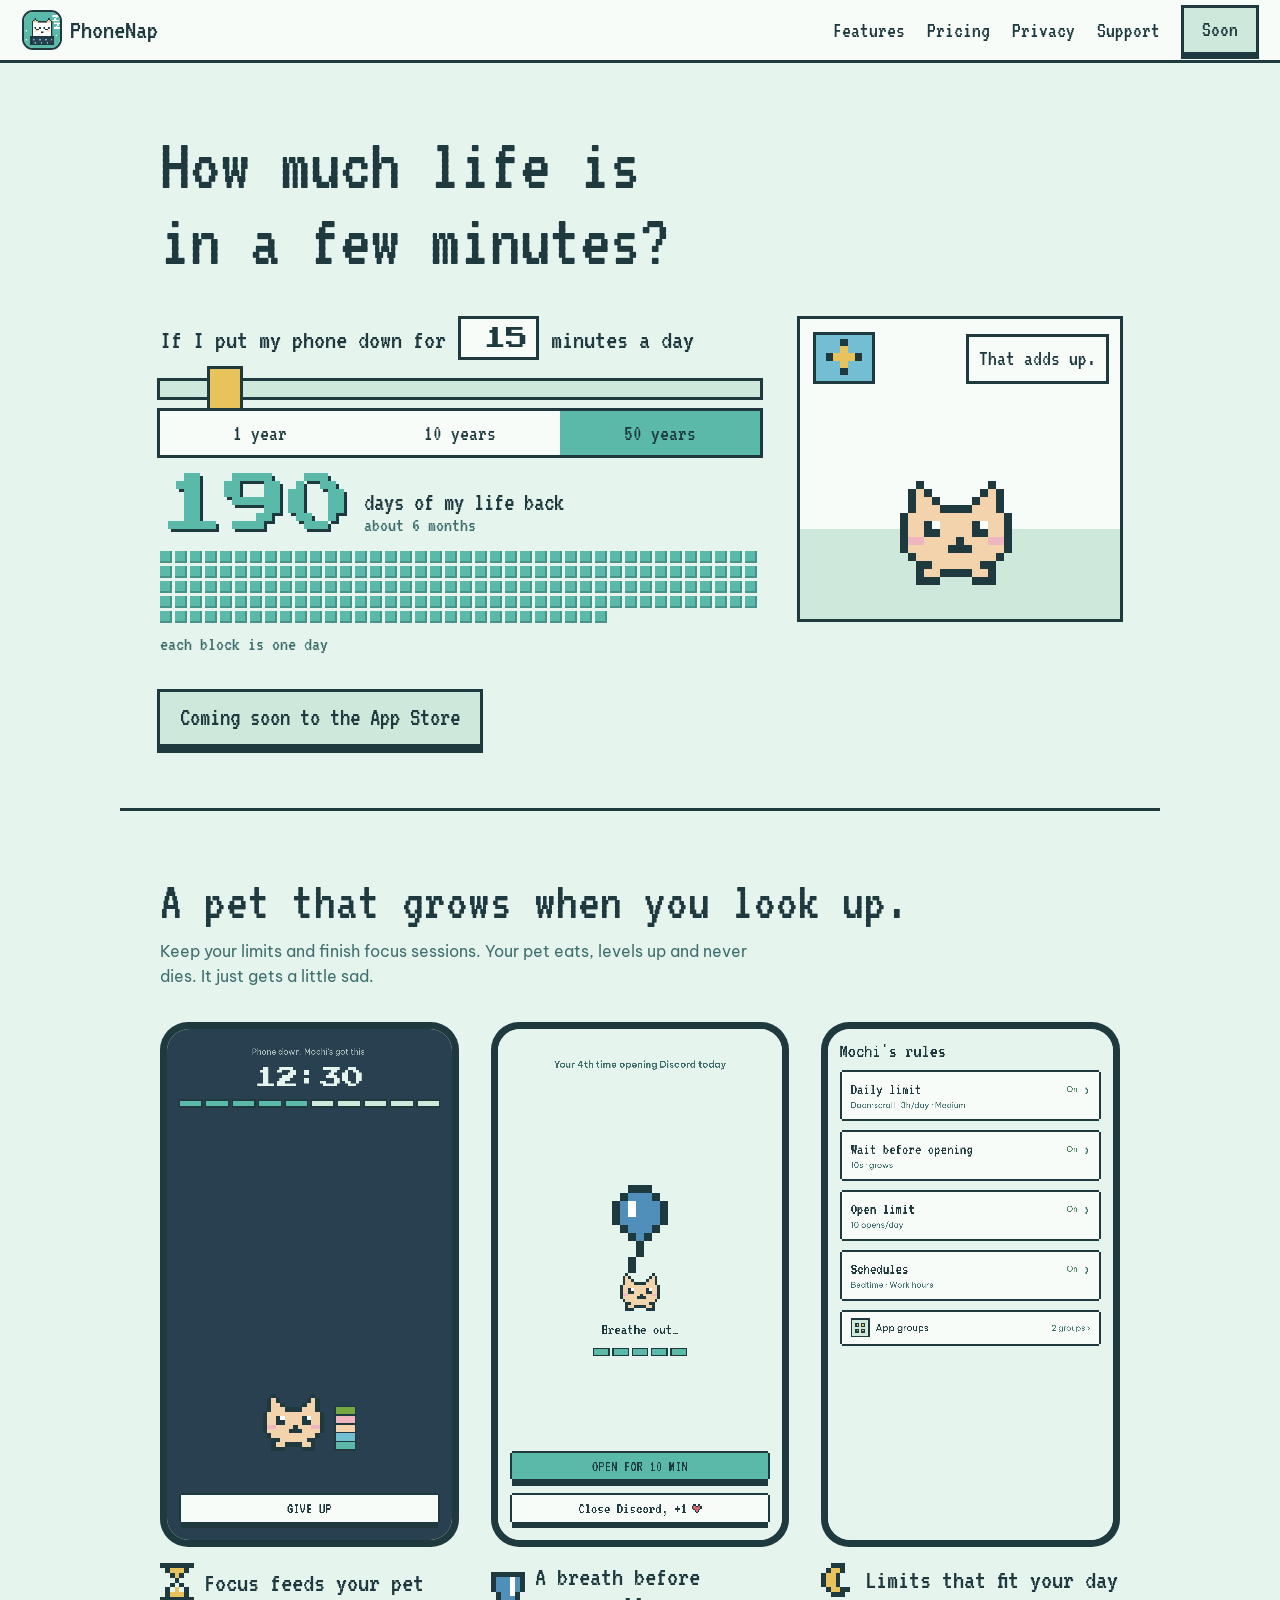
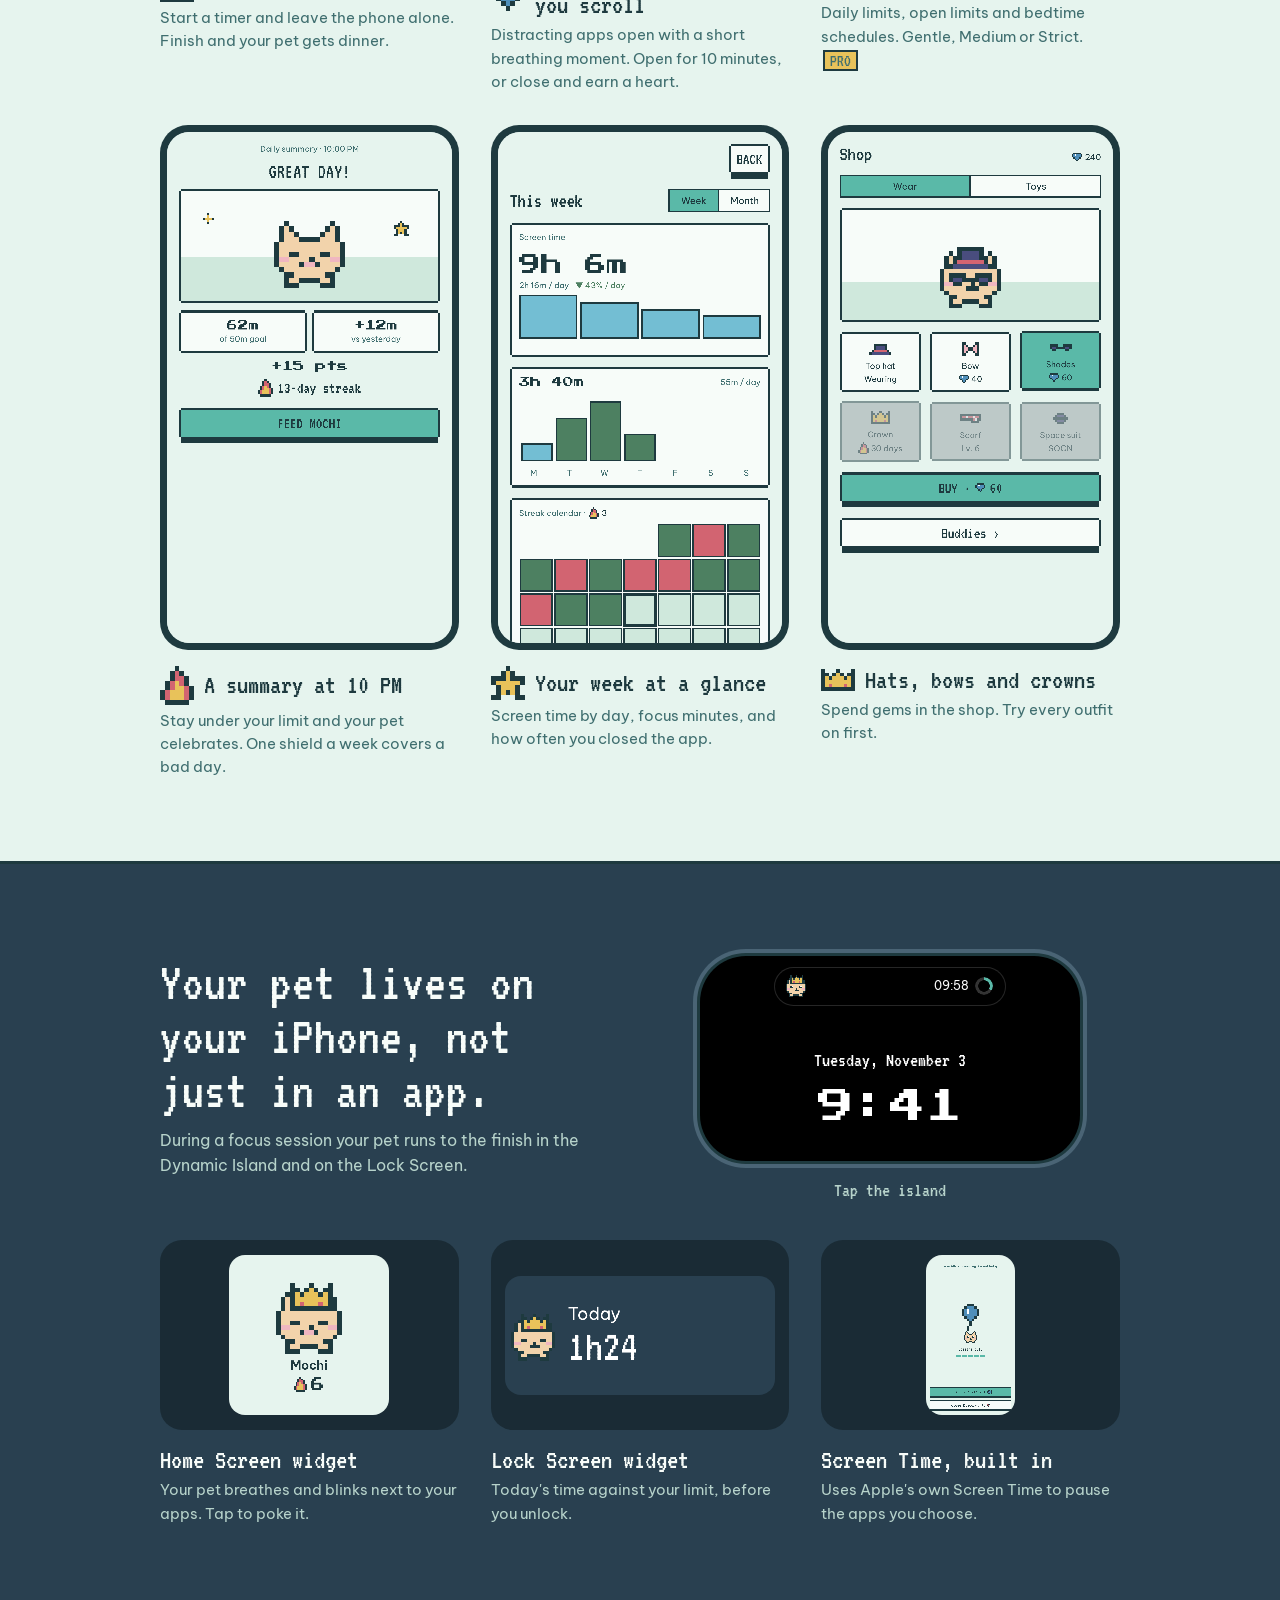
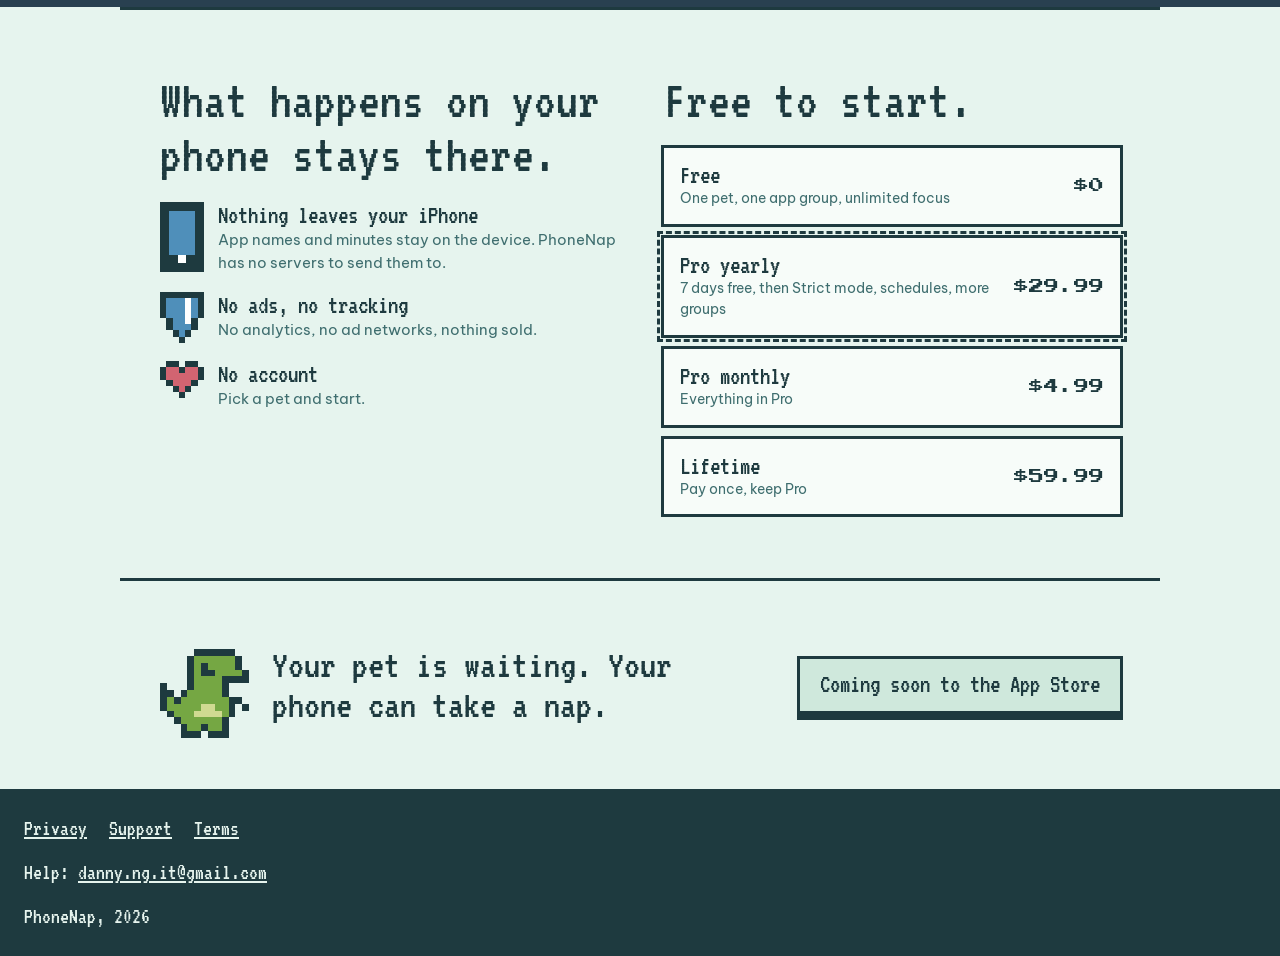
==== index.html @ cf5d9c96 "init" ====
<!DOCTYPE html>
<html lang="en">
<head>
<meta charset="utf-8">
<meta name="viewport" content="width=device-width, initial-scale=1, viewport-fit=cover">
<meta name="theme-color" content="#F7FCF9">
<!-- Safari Smart App Banner: fill in the App Store id once the app is live -->
<!-- <meta name="apple-itunes-app" content="app-id=0000000000"> -->
<title>PhoneNap: a pixel pet that grows when you put your phone down</title>
<meta name="description" content="PhoneNap is a pixel pet for iPhone. Keep your screen time limits and finish focus sessions, and your pet grows. Private by design: your app usage never leaves your phone.">
<meta property="og:title" content="PhoneNap">
<meta property="og:description" content="A pixel pet that grows when you put your phone down.">
<meta property="og:image" content="https://datnntqn.github.io/phonenap-legal/assets/icon-512.png">
<link rel="icon" type="image/png" href="assets/favicon.png">
<link rel="apple-touch-icon" href="assets/apple-touch-icon.png">
<link rel="preconnect" href="https://fonts.googleapis.com"><link rel="preconnect" href="https://fonts.gstatic.com" crossorigin>
<link href="https://fonts.googleapis.com/css2?family=VT323&family=Press+Start+2P&family=Be+Vietnam+Pro:wght@400;600&display=swap" rel="stylesheet">
<link rel="stylesheet" href="assets/site.css">
</head>
<body>
<header class="top">
  <a class="logo" href="index.html"><img src="assets/icon-512.png" alt="" width="36" height="36">PhoneNap</a>
  <div class="right"><nav><a href="#features">Features</a><a href="#pricing">Pricing</a><a href="privacy.html">Privacy</a><a href="support.html">Support</a></nav><a class="btn get" href="#" data-appstore data-soon="Soon">Get</a></div>
</header>

<main>
<section class="wrap hero">
  <h1>How much life is in a few minutes?</h1>
  <div class="stage night" id="stage">
    <div class="win"><img id="winIcon" src="assets/sprites/moon.svg" alt=""></div>
    <span class="z" style="left:60%;top:30%">z</span><span class="z b" style="left:65%;top:24%">Z</span>
    <div class="say" id="say" hidden></div>
    <div class="pet" id="pet"><img id="petImg" src="assets/sprites/catSleep.svg" alt="Your pet"></div>
    <div class="gems" id="gems"></div>
  </div>
  <div class="calc">
    <p class="q">If I put my phone down for <span class="mins" id="m">15</span> minutes a day</p>
    <input id="r" type="range" min="5" max="120" step="5" value="15" aria-label="Minutes a day">
    <div class="span" id="span" role="group" aria-label="Over">
      <span class="ind" id="ind" style="left:66.667%"></span>
      <button data-y="1" data-i="0">1 year</button><button data-y="10" data-i="1">10 years</button><button data-y="50" data-i="2" aria-pressed="true">50 years</button>
    </div>
    <div class="out" aria-live="polite"><span class="big" id="d">0</span><span class="unit">days of my life back<small id="h">about 6 months</small></span></div>
    <div class="days" id="g" aria-hidden="true"></div>
    <div class="legend" id="lg">each block is one day</div>
    <a class="btn cta" href="#" data-appstore data-soon="Coming soon to the App Store">Download on the App Store</a>
  </div>
</section>

<section class="wrap rule feat" id="features">
  <h2>A pet that grows when you look up.</h2>
  <p class="lede">Keep your limits and finish focus sessions. Your pet eats, levels up and never dies. It just gets a little sad.</p>
  <div class="rail" id="rail">
    <article class="card"><div class="phone"><div class="scr"><img loading="lazy" src="assets/shots/focus.png" alt="Focus session"></div></div><h3><img src="assets/sprites/hourglass.svg" alt="">Focus feeds your pet</h3><p>Start a timer and leave the phone alone. Finish and your pet gets dinner.</p></article>
    <article class="card"><div class="phone"><div class="scr"><img loading="lazy" src="assets/shots/breathe.png" alt="Breathe screen"></div></div><h3><img src="assets/sprites/shield.svg" alt="">A breath before you scroll</h3><p>Distracting apps open with a short breathing moment. Open for 10 minutes, or close and earn a heart.</p></article>
    <article class="card"><div class="phone"><div class="scr"><img loading="lazy" src="assets/shots/rules.png" alt="Rules"></div></div><h3><img src="assets/sprites/moon.svg" alt="">Limits that fit your day</h3><p>Daily limits, open limits and bedtime schedules. Gentle, Medium or Strict. <span class="pro">PRO</span></p></article>
    <article class="card"><div class="phone"><div class="scr"><img loading="lazy" src="assets/shots/summary.png" alt="Daily summary"></div></div><h3><img src="assets/sprites/flame.svg" alt="">A summary at 10 PM</h3><p>Stay under your limit and your pet celebrates. One shield a week covers a bad day.</p></article>
    <article class="card"><div class="phone"><div class="scr"><img loading="lazy" src="assets/shots/stats.png" alt="Stats"></div></div><h3><img src="assets/sprites/star.svg" alt="">Your week at a glance</h3><p>Screen time by day, focus minutes, and how often you closed the app.</p></article>
    <article class="card"><div class="phone"><div class="scr"><img loading="lazy" src="assets/shots/shop.png" alt="Shop"></div></div><h3><img src="assets/sprites/crown.svg" alt="">Hats, bows and crowns</h3><p>Spend gems in the shop. Try every outfit on first.</p></article>
  </div>
  <div class="dots" id="dots" aria-hidden="true"><i class="on"></i><i></i><i></i><i></i><i></i><i></i></div>
</section>

<section class="integr rule">
  <div class="wrap">
    <div class="inner">
      <div>
        <h2>Your pet lives on your iPhone, not just in an app.</h2>
        <p class="lede">During a focus session your pet runs to the finish in the Dynamic Island and on the Lock Screen.</p>
      </div>
      <div>
        <div class="iphone">
          <button class="island" id="isl" aria-expanded="false" aria-label="Dynamic Island, focus session">
            <span class="compact"><span class="cat22"></span><span class="tr"><span id="cd">10:00</span><span class="ring" id="ring" style="--p:.33"></span></span></span>
            <span class="exp"><img src="assets/shots/live-activity.png" alt="Expanded Live Activity"></span>
          </button>
          <div class="lock">Tuesday, November 3<b>9:41</b></div>
        </div>
        <p class="hint">Tap the island</p>
      </div>
    </div>
    <div class="rail">
      <figure class="card" style="margin:0"><div class="w"><img loading="lazy" src="assets/shots/widget-small.png" alt="Home Screen widget"></div><h3>Home Screen widget</h3><p>Your pet breathes and blinks next to your apps. Tap to poke it.</p></figure>
      <figure class="card" style="margin:0"><div class="w"><img loading="lazy" src="assets/shots/widget-rectangular.png" alt="Lock Screen widget"></div><h3>Lock Screen widget</h3><p>Today's time against your limit, before you unlock.</p></figure>
      <figure class="card" style="margin:0"><div class="w"><img loading="lazy" src="assets/shots/limit-reached.png" alt="Limit reached screen"></div><h3>Screen Time, built in</h3><p>Uses Apple's own Screen Time to pause the apps you choose.</p></figure>
    </div>
  </div>
</section>

<section class="wrap rule split" id="pricing">
  <div>
    <h2>What happens on your phone stays there.</h2>
    <ul class="promise">
      <li><img src="assets/sprites/phone.svg" alt=""><div><h3>Nothing leaves your iPhone</h3><p>App names and minutes stay on the device. PhoneNap has no servers to send them to.</p></div></li>
      <li><img src="assets/sprites/shield.svg" alt=""><div><h3>No ads, no tracking</h3><p>No analytics, no ad networks, nothing sold.</p></div></li>
      <li><img src="assets/sprites/heart.svg" alt=""><div><h3>No account</h3><p>Pick a pet and start.</p></div></li>
    </ul>
  </div>
  <div>
    <h2>Free to start.</h2>
    <div class="plans">
      <div class="plan"><div><h3>Free</h3><p>One pet, one app group, unlimited focus</p></div><span class="num">$0</span></div>
      <div class="plan best"><div><h3>Pro yearly</h3><p>7 days free, then Strict mode, schedules, more groups</p></div><span class="num">$29.99</span></div>
      <div class="plan"><div><h3>Pro monthly</h3><p>Everything in Pro</p></div><span class="num">$4.99</span></div>
      <div class="plan"><div><h3>Lifetime</h3><p>Pay once, keep Pro</p></div><span class="num">$59.99</span></div>
    </div>
  </div>
</section>

<section class="wrap rule end">
  <div class="blink"><img src="assets/sprites/dino.svg" alt=""><img src="assets/sprites/dinoBlink.svg" alt=""></div>
  <h2>Your pet is waiting. Your phone can take a nap.</h2>
  <a class="btn endcta" href="#" data-appstore data-soon="Coming soon to the App Store">Download on the App Store</a>
</section>
</main>

<footer>
  <nav><a href="privacy.html">Privacy</a><a href="support.html">Support</a><a href="terms.html">Terms</a></nav>
  <span>Help: <a href="mailto:danny.ng.it@gmail.com">danny.ng.it@gmail.com</a></span>
  <span>PhoneNap, 2026</span>
</footer>


<script>
(function(){
  const $=id=>document.getElementById(id), reduce=matchMedia('(prefers-reduced-motion: reduce)').matches;
  let years=50; const r=$('r'), g=$('g');
  const human=d=>d<1?Math.round(d*24)+' hours':d<31?'about '+Math.round(d)+' days':d<365?'about '+Math.round(d/30.4)+' months':'about '+(d/365).toFixed(1)+' years';
  const fmt=d=>d<10?d.toFixed(1):String(Math.round(d));
  function mood(m){
    const st=$('stage'),img=$('petImg'),say=$('say'),pet=$('pet');pet.className='pet';
    if(m<10){st.classList.add('night');img.src='assets/sprites/catSleep.svg';$('winIcon').src='assets/sprites/moon.svg';say.hidden=true}
    else{st.classList.remove('night');$('winIcon').src='assets/sprites/spark.svg';say.hidden=false;
      if(m<30){img.src='assets/sprites/cat.svg';say.textContent='That adds up.';if(!reduce)pet.classList.add('bob')}
      else{img.src='assets/sprites/catHappy.svg';say.textContent='Let’s go outside!';if(!reduce)pet.classList.add('jump')}}
  }
  function blocks(days){
    const perWeek=days>240,n=Math.min(Math.max(1,Math.round(perWeek?days/7:days)),300);
    $('lg').textContent=perWeek?'each block is one week':'each block is one day';
    const cur=g.children.length;
    if(n<cur){for(let i=cur;i>n;i--)g.lastChild.remove()}
    else{const f=document.createDocumentFragment();for(let i=cur;i<n;i++){const b=document.createElement('i');b.style.animationDelay=((i-cur)*Math.min(4,600/(n-cur+1)))+'ms';f.appendChild(b)}g.appendChild(f)}
  }
  function update(rebuild){const m=+r.value,days=m*365*years/1440;$('m').textContent=m;$('d').textContent=fmt(days);$('h').textContent=human(days);if(rebuild)g.innerHTML='';blocks(days);mood(m)}
  document.querySelectorAll('#span button').forEach(b=>b.addEventListener('click',()=>{years=+b.dataset.y;$('ind').style.left=(b.dataset.i*33.333)+'%';document.querySelectorAll('#span button').forEach(x=>x.toggleAttribute('aria-pressed',x===b));update(true)}));
  r.addEventListener('input',()=>update(false));
  const target=15*365*50/1440;
  if(reduce){update(false)}else{let f=0;const t=setInterval(()=>{f++;$('d').textContent=fmt(target*f/12);if(f>=12){clearInterval(t);update(false);rain()}},100);blocks(target)}
  function rain(){const box=$('gems');for(let i=0;i<5;i++){const im=document.createElement('img');im.src='assets/sprites/gem.svg';im.className='spr';im.style.left=(12+i*17)+'%';im.style.animationDelay=(i*90)+'ms';box.appendChild(im);setTimeout(()=>im.remove(),1600)}}

  // swipe dots
  const rail=$('rail'),dots=[...$('dots').children];
  rail.addEventListener('scroll',()=>{const w=rail.firstElementChild.offsetWidth+16;const i=Math.round(rail.scrollLeft/w);dots.forEach((d,k)=>d.classList.toggle('on',k===i))},{passive:true});

  // island
  const isl=$('isl');isl.addEventListener('click',()=>{const o=isl.classList.toggle('open');isl.setAttribute('aria-expanded',o)});
  let left=600;setInterval(()=>{left=left>0?left-1:600;$('cd').textContent=String(Math.floor(left/60)).padStart(2,'0')+':'+String(left%60).padStart(2,'0');$('ring').style.setProperty('--p',1-left/900)},1000);

})();
</script>
<script src="assets/site.js"></script>
</body>
</html>
---- assets/site.css ----
/* Mobile first: iPhone is the main reader. Desktop widens the same column. */
:root{--bg:#E6F4EE;--panel:#F7FCF9;--ink:#1E3A3F;--muted:#3F6E6F;--acc:#5AB9A8;--acc2:#73BED3;--sun:#E8C25A;--floor:#CFE8DC;--night:#294050;--nightText:#B7D3CB;
  --gut:max(24px,env(safe-area-inset-left));--gutR:max(24px,env(safe-area-inset-right))}
*{box-sizing:border-box}
html{-webkit-text-size-adjust:100%;scroll-behavior:smooth}
body{margin:0;background:var(--bg);color:var(--ink);font:16px/1.55 'Be Vietnam Pro',-apple-system,system-ui,sans-serif;-webkit-tap-highlight-color:transparent;padding-bottom:env(safe-area-inset-bottom)}
img{image-rendering:pixelated;max-width:100%;display:block}
h1,h2,h3,p{margin:0}
h1,h2,h3{font-family:'VT323',monospace;font-weight:400;line-height:1;text-wrap:balance}
.num{font-family:'Press Start 2P',monospace}
.wrap{padding:56px var(--gutR) 56px var(--gut);max-width:1040px;margin:0 auto}
.rule{border-top:3px solid var(--ink)}
.lede{color:var(--muted);max-width:56ch;margin-top:10px}
button{font:inherit;color:inherit;-webkit-appearance:none;appearance:none}
:focus-visible{outline:3px dashed var(--ink);outline-offset:3px}
.btn{display:inline-flex;align-items:center;justify-content:center;min-height:52px;font-family:'VT323';font-size:26px;line-height:1;padding:10px 20px 12px;background:var(--acc);border:0;box-shadow:0 0 0 3px var(--ink),0 6px 0 3px var(--ink);cursor:pointer;text-decoration:none;color:var(--ink);transition:transform .12s steps(2),box-shadow .12s steps(2)}
.btn:active{transform:translateY(4px);box-shadow:0 0 0 3px var(--ink),0 2px 0 3px var(--ink)}
.btn img{width:30px;margin-right:8px}

/* top bar */
.top{position:sticky;top:0;z-index:20;display:flex;justify-content:space-between;align-items:center;padding:calc(8px + env(safe-area-inset-top)) var(--gutR) 8px var(--gut);background:var(--panel);border-bottom:3px solid var(--ink)}
.logo{display:flex;align-items:center;gap:10px;font-family:'VT323',monospace;font-size:28px;line-height:1;color:var(--ink);text-decoration:none}
.logo img{width:36px;height:36px;border-radius:9px;box-shadow:0 0 0 2px var(--ink)}
.top nav{display:none;gap:22px;font-family:'VT323';font-size:22px}
.top nav a{color:var(--ink);text-decoration:none}
.top .right{display:flex;align-items:center;gap:24px}
.get{min-height:44px;font-size:22px;padding:6px 18px 8px;box-shadow:0 0 0 3px var(--ink),0 4px 0 3px var(--ink)}

/* hero */
.hero h1{font-size:46px}
.stage{position:relative;height:210px;margin:22px 0 0;box-shadow:0 0 0 3px var(--ink);background:linear-gradient(var(--panel) 0 70%,var(--floor) 70%);overflow:hidden;transition:background .25s steps(3)}
.stage.night{background:linear-gradient(var(--night) 0 70%,#c7dfd3 70%)}
.win{position:absolute;left:16px;top:16px;width:56px;height:46px;box-shadow:0 0 0 3px var(--ink);background:var(--acc2);overflow:hidden}
.stage.night .win{background:#16242d}
.win img{width:36px;position:absolute;left:10px;top:4px}
.stage.night .win img{mix-blend-mode:normal;filter:brightness(1.1)}
.pet{position:absolute;left:50%;bottom:34px;width:120px;margin-left:-60px}
.say{position:absolute;right:14px;top:18px;background:var(--panel);box-shadow:0 0 0 3px var(--ink);padding:4px 10px 6px;font-family:'VT323';font-size:22px;white-space:nowrap}
.z{position:absolute;font-family:'Press Start 2P';font-size:12px;color:var(--panel);opacity:0}
.stage.night .z{animation:zz 1.6s steps(4) infinite}.stage.night .z.b{animation-delay:.8s}
@keyframes zz{25%{opacity:1}100%{opacity:0;transform:translate(14px,-30px)}}
.bob{animation:bob 1.2s steps(1) infinite}.jump{animation:jump .6s steps(1) infinite}
@keyframes bob{50%{transform:translateY(-4px)}}
@keyframes jump{25%{transform:translateY(-8px)}50%{transform:translateY(-14px)}75%{transform:translateY(-6px)}}
.gems img{position:absolute;top:0;width:26px;animation:fall 1s steps(6) forwards}
@keyframes fall{from{transform:translateY(-40px)}to{transform:translateY(190px);opacity:0}}

.calc{margin-top:26px}
.q{font-family:'VT323';font-size:28px;line-height:1.1}
.mins{display:inline-block;font-family:'Press Start 2P';font-size:22px;background:var(--panel);box-shadow:0 0 0 3px var(--ink);padding:8px 8px 6px;min-width:3.4ch;text-align:right;vertical-align:-2px;margin:0 4px}
input[type=range]{-webkit-appearance:none;appearance:none;width:100%;height:16px;background:var(--floor);box-shadow:0 0 0 3px var(--ink);margin:24px 0 14px;cursor:pointer;touch-action:pan-y}
input[type=range]::-webkit-slider-thumb{-webkit-appearance:none;width:30px;height:40px;background:var(--sun);box-shadow:0 0 0 3px var(--ink),0 4px 0 3px var(--ink)}
input[type=range]::-moz-range-thumb{width:30px;height:40px;background:var(--sun);border:3px solid var(--ink);border-radius:0}
.span{display:grid;grid-template-columns:repeat(3,1fr);box-shadow:0 0 0 3px var(--ink);position:relative;background:var(--panel)}
.span button{background:transparent;border:0;min-height:44px;font-family:'VT323';font-size:22px;cursor:pointer;position:relative;z-index:1}
.span .ind{position:absolute;top:0;bottom:0;width:33.334%;background:var(--acc);transition:left .16s steps(4)}
.out{display:flex;align-items:flex-end;gap:12px;margin-top:22px}
.big{font-family:'Press Start 2P';font-size:46px;line-height:.9;color:var(--acc);text-shadow:3px 3px 0 var(--ink)}
.unit{font-family:'VT323';font-size:26px;line-height:1}
.unit small{display:block;font-size:20px;color:var(--muted)}
.days{display:grid;grid-template-columns:repeat(auto-fill,10px);gap:3px;margin-top:16px;min-height:10px}
.days i{width:10px;height:10px;background:var(--acc);box-shadow:inset -2px -2px 0 rgba(30,58,63,.3);animation:drop .25s steps(4) both}
@keyframes drop{from{transform:translateY(-20px);opacity:0}to{transform:none;opacity:1}}
.legend{font-family:'VT323';font-size:20px;color:var(--muted);margin-top:6px}
.hero .cta{margin-top:32px;display:flex;width:100%}

/* features: swipe on phone */
.feat h2,.integr h2,.split h2{font-size:42px}
.rail{display:flex;gap:16px;overflow-x:auto;scroll-snap-type:x mandatory;-webkit-overflow-scrolling:touch;margin:24px calc(-1*var(--gutR)) 0 calc(-1*var(--gut));padding:6px var(--gutR) 18px var(--gut);scroll-padding-left:var(--gut);scrollbar-width:none}
.rail::-webkit-scrollbar{display:none}
.card{flex:0 0 78%;max-width:300px;scroll-snap-align:start}
.phone{background:var(--ink);padding:7px;border-radius:28px}
.phone .scr{border-radius:22px;overflow:hidden;aspect-ratio:1170/2100;background:var(--bg)}
.phone img{width:100%;height:100%;object-fit:cover;object-position:top}
.card h3{font-size:28px;margin-top:16px;display:flex;align-items:center;gap:10px}
.card h3 img{width:34px}
.card p{color:var(--muted);font-size:15px;margin-top:4px}
.pro{font-family:'VT323';font-size:17px;background:var(--sun);box-shadow:0 0 0 2px var(--ink);padding:0 5px;margin-left:4px}
.dots{display:flex;gap:6px;justify-content:center;margin-top:2px}
.dots i{width:10px;height:10px;background:var(--floor);box-shadow:0 0 0 2px var(--ink);transition:background .12s steps(2)}
.dots i.on{background:var(--acc)}

/* integrations */
.integr{background:var(--night);color:var(--panel)}
.integr .lede{color:var(--nightText)}
.iphone{background:#000;border-radius:46px;padding:12px 10px 26px;box-shadow:0 0 0 3px var(--ink),0 0 0 7px #4a6475;margin:28px auto 0;max-width:380px}
.island{margin:0 auto;background:#000;color:#fff;border-radius:40px;overflow:hidden;cursor:pointer;border:0;display:block;width:230px;height:37px;position:relative;transition:width .25s steps(5),height .25s steps(5),border-radius .25s steps(5);box-shadow:0 0 0 1px #262626}
.island.open{width:100%;height:112px;border-radius:42px}
.island .compact{position:absolute;inset:0;display:flex;justify-content:space-between;align-items:center;padding:0 12px 0 10px;transition:opacity .12s steps(2)}
.island.open .compact{opacity:0}
.island .exp{position:absolute;inset:6px;opacity:0;transition:opacity .12s steps(2) .12s}
.island.open .exp{opacity:1}
.island .exp img{width:100%;height:100%;object-fit:cover}
.cat22{width:22px;height:24px;background:url(shots/live-activity.png) -11px -25px/271px 73px no-repeat;image-rendering:pixelated}
.tr{display:flex;align-items:center;gap:6px;font-size:12px;font-variant-numeric:tabular-nums}
.ring{width:18px;height:18px;border-radius:50%;background:conic-gradient(var(--acc) calc(var(--p)*1turn),#333 0);-webkit-mask:radial-gradient(circle,transparent 5.5px,#000 6px);mask:radial-gradient(circle,transparent 5.5px,#000 6px)}
.lock{margin-top:40px;text-align:center;font-family:'VT323';font-size:20px;color:#fff}
.lock b{display:block;font-family:'Press Start 2P';font-size:36px;font-weight:400;margin-top:4px}
.hint{font-family:'VT323';font-size:20px;color:var(--nightText);text-align:center;margin-top:14px}
.integr .rail .card{flex-basis:70%}
.w{background:#1a2b35;padding:14px;border-radius:22px;height:190px;display:grid;place-items:center}
.w img{border-radius:16px;max-height:160px;width:auto}
.integr .card p{color:var(--nightText)}

/* privacy + pricing */
.promise{list-style:none;padding:0;margin:20px 0 0;display:grid;gap:18px}
.promise li{display:grid;grid-template-columns:44px 1fr;gap:14px}
.promise img{width:44px}
.promise h3{font-size:26px}
.promise p{color:var(--muted);font-size:15px}
.plans{display:grid;gap:14px;margin-top:20px}
.plan{display:flex;justify-content:space-between;align-items:center;gap:10px;padding:14px 16px;background:var(--panel);box-shadow:0 0 0 3px var(--ink)}
.plan h3{font-size:26px}
.plan p{font-size:14px;color:var(--muted)}
.plan .num{font-size:15px;white-space:nowrap}
.plan.best{outline:3px dashed var(--ink);outline-offset:4px;animation:ants 1s steps(2) infinite}
@keyframes ants{50%{outline-color:var(--acc)}}
.split > div + div{margin-top:44px}

.end{display:grid;justify-items:start;gap:16px}
.end h2{font-size:40px}
.endcta{width:100%}
@media (min-width:820px){.endcta{width:auto}}
.blink{position:relative;width:96px;height:72px}
.blink img{position:absolute;inset:0;width:96px}
.blink img+img{animation:blinkA 3.2s steps(1) infinite}
@keyframes blinkA{0%,92%{opacity:0}93%,97%{opacity:1}98%{opacity:0}}

footer{background:var(--ink);color:var(--bg);padding:22px var(--gutR) 22px var(--gut);font-family:'VT323';font-size:22px;display:grid;gap:10px}
footer nav{display:flex;gap:22px;flex-wrap:wrap}
footer a{color:var(--bg)}


/* wider screens: same content, more room */
@media (min-width:820px){
  .top nav{display:flex}
  .wrap{padding:64px 40px}
  .hero{display:grid;grid-template-columns:1fr 320px;gap:40px;align-items:start}
  .hero h1{font-size:76px;grid-column:1/-1}
  .stage{grid-column:2;grid-row:2;height:300px;margin:0}
  .calc{grid-column:1;grid-row:2;margin:0}
  .hero .cta{display:inline-flex;width:auto}
  .big{font-size:64px}.days{grid-template-columns:repeat(auto-fill,12px)}.days i{width:12px;height:12px}
  .feat h2,.integr h2,.split h2{font-size:54px}
  .rail{margin:28px 0 0;padding:6px 0 18px;overflow:visible;display:grid;grid-template-columns:repeat(3,1fr);gap:32px}
  .card{max-width:none}.dots{display:none}
  .integr .inner{display:grid;grid-template-columns:1fr 1fr;gap:40px;align-items:center}
  .split{display:grid;grid-template-columns:1fr 1fr;gap:48px}.split > div + div{margin-top:0}
  .end{grid-template-columns:auto 1fr auto;align-items:center}
}
@media (prefers-reduced-motion:reduce){*,*::before,*::after{animation:none!important;transition:opacity .2s!important}.blink img+img{animation:blinkA 3.2s steps(1) infinite!important}}

/* legal and help pages */
.doc{max-width:720px}
.doc h1{font-size:52px}
.doc .updated{color:var(--muted);margin-top:8px}
.doc .summary{background:var(--panel);box-shadow:0 0 0 3px var(--ink);padding:16px 20px;margin-top:24px;display:grid;grid-template-columns:44px 1fr;gap:16px;align-items:start}
.doc .summary img{width:44px}
.doc h2{font-size:34px;margin-top:40px}
.doc h3{font-size:26px;margin-top:24px}
.doc p,.doc li{max-width:65ch}
.doc p{margin-top:12px}
.doc ul{margin:12px 0 0;padding-left:22px}
.doc li{margin-top:6px}
.doc a{color:var(--ink);text-decoration-thickness:2px;text-underline-offset:3px}
.doc details{background:var(--panel);box-shadow:0 0 0 3px var(--ink);margin-top:16px}
.doc summary{cursor:pointer;list-style:none;padding:12px 16px;font-family:'VT323',monospace;font-size:24px;line-height:1.1;min-height:44px;display:flex;justify-content:space-between;gap:12px;align-items:center}
.doc summary::-webkit-details-marker{display:none}
.doc summary::after{content:"+";font-family:'Press Start 2P',monospace;font-size:14px;transition:transform .12s steps(2)}
.doc details[open] summary::after{transform:rotate(45deg)}
.doc details > div{padding:0 16px 16px}
.doc details > div p:first-child{margin-top:0}
.doc pre{background:var(--panel);box-shadow:0 0 0 3px var(--ink);padding:16px;overflow-x:auto;font-size:14px;line-height:1.5;white-space:pre-wrap;margin-top:16px}
.mail{display:inline-flex;align-items:center;gap:10px;margin-top:16px}
.mail img{width:30px;margin:0}
.btn[aria-disabled="true"]{background:var(--floor);cursor:default}
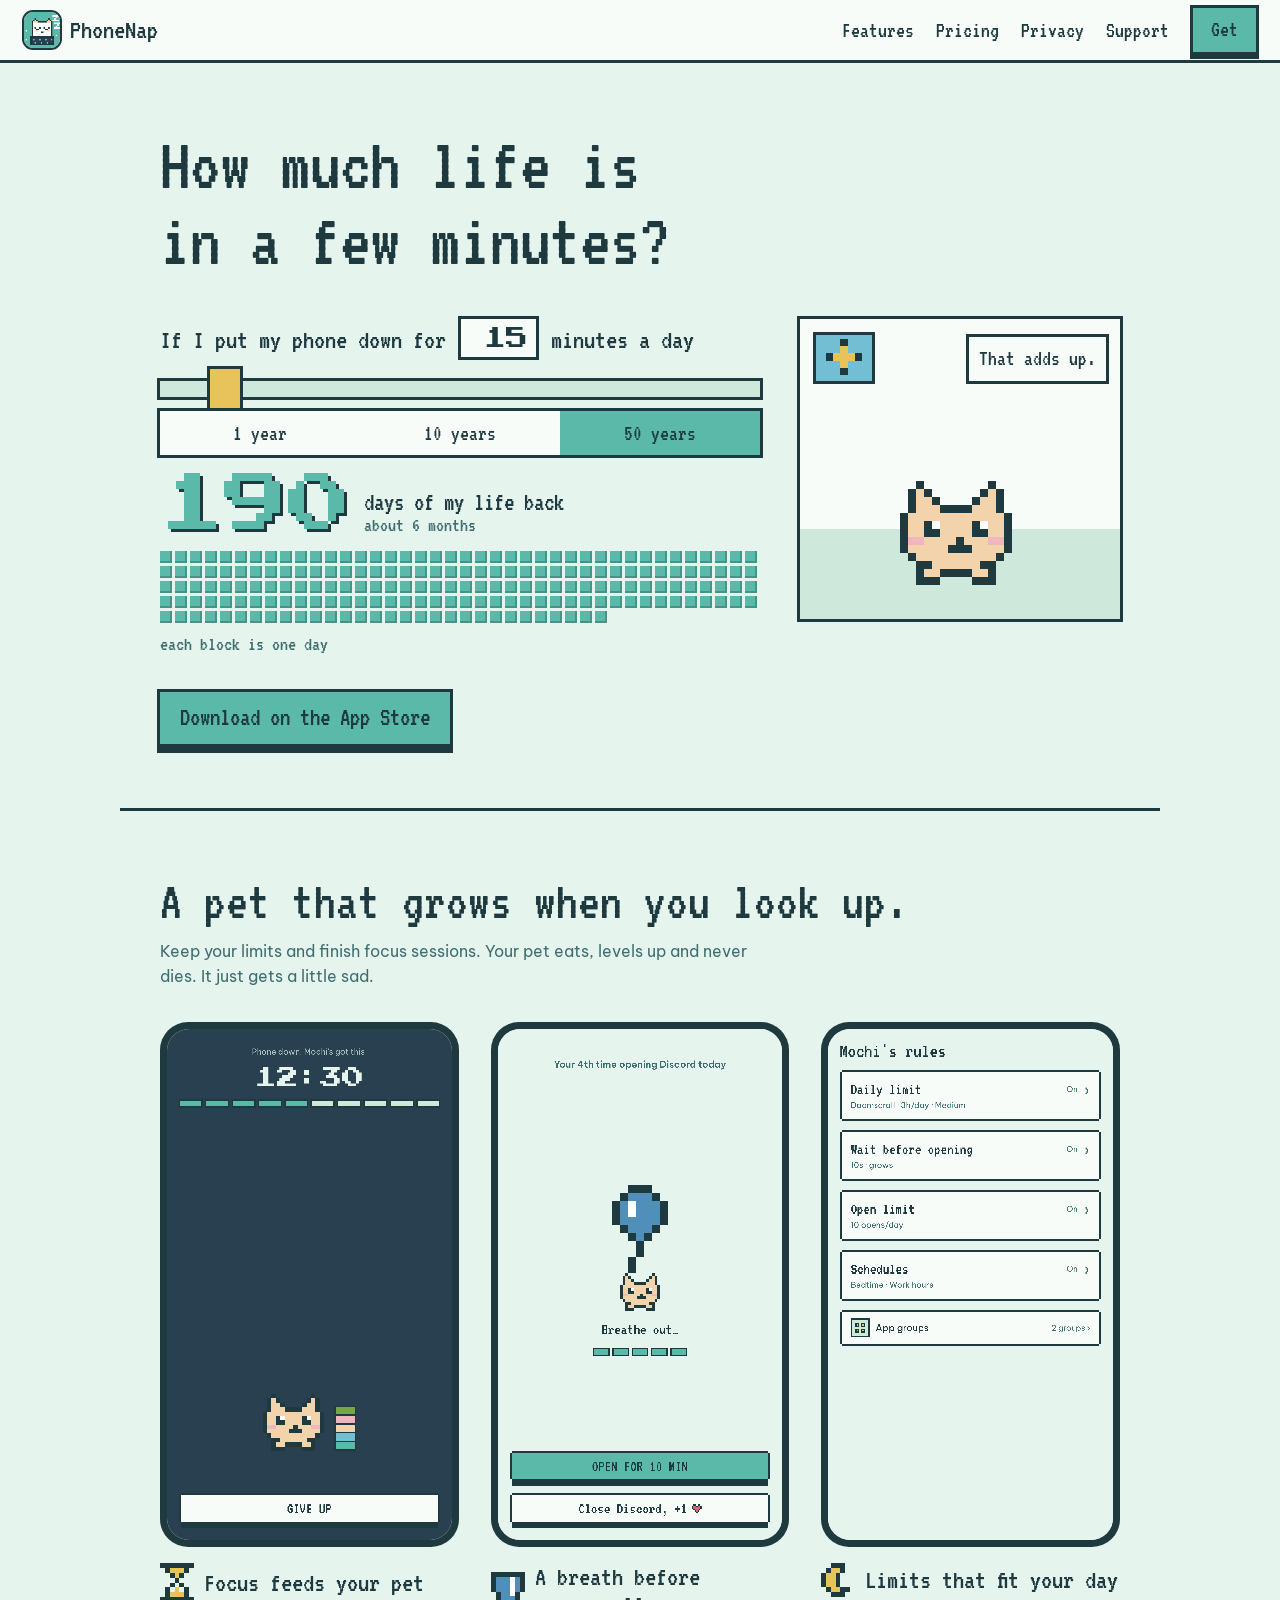
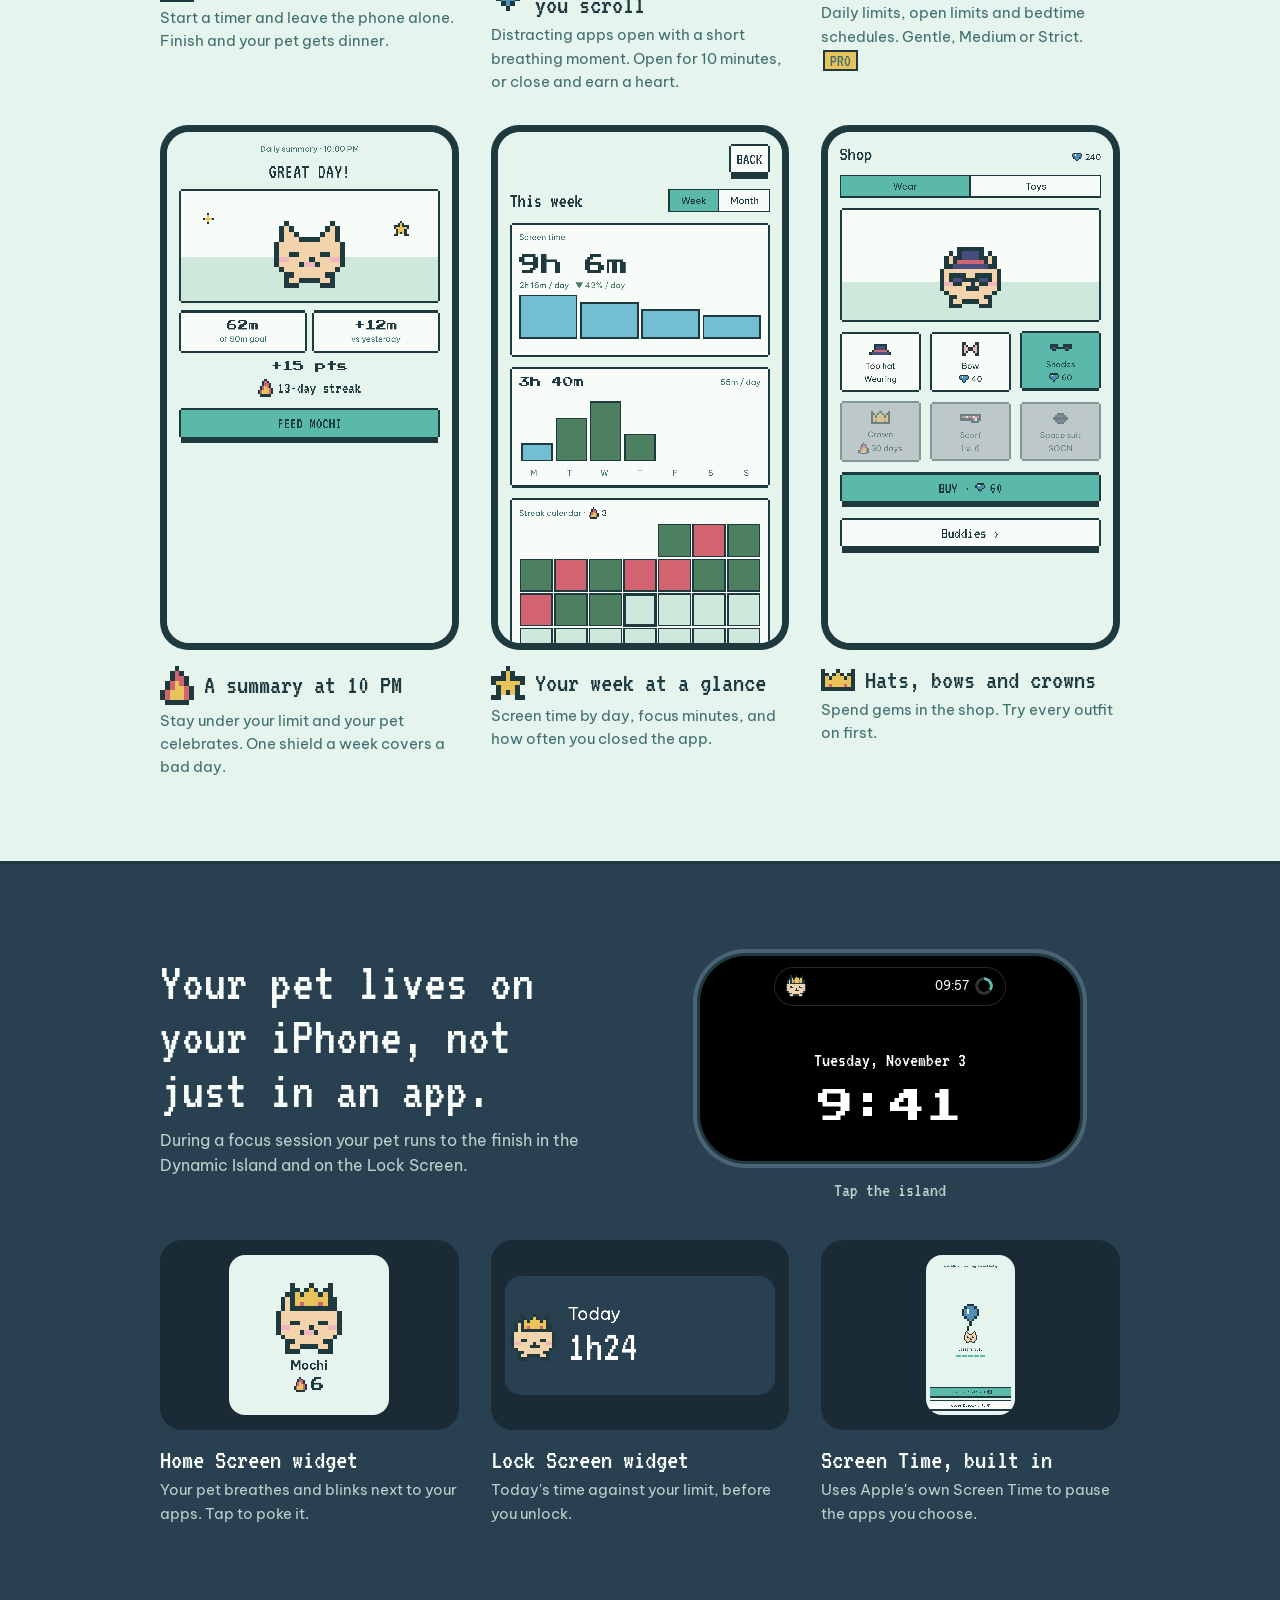
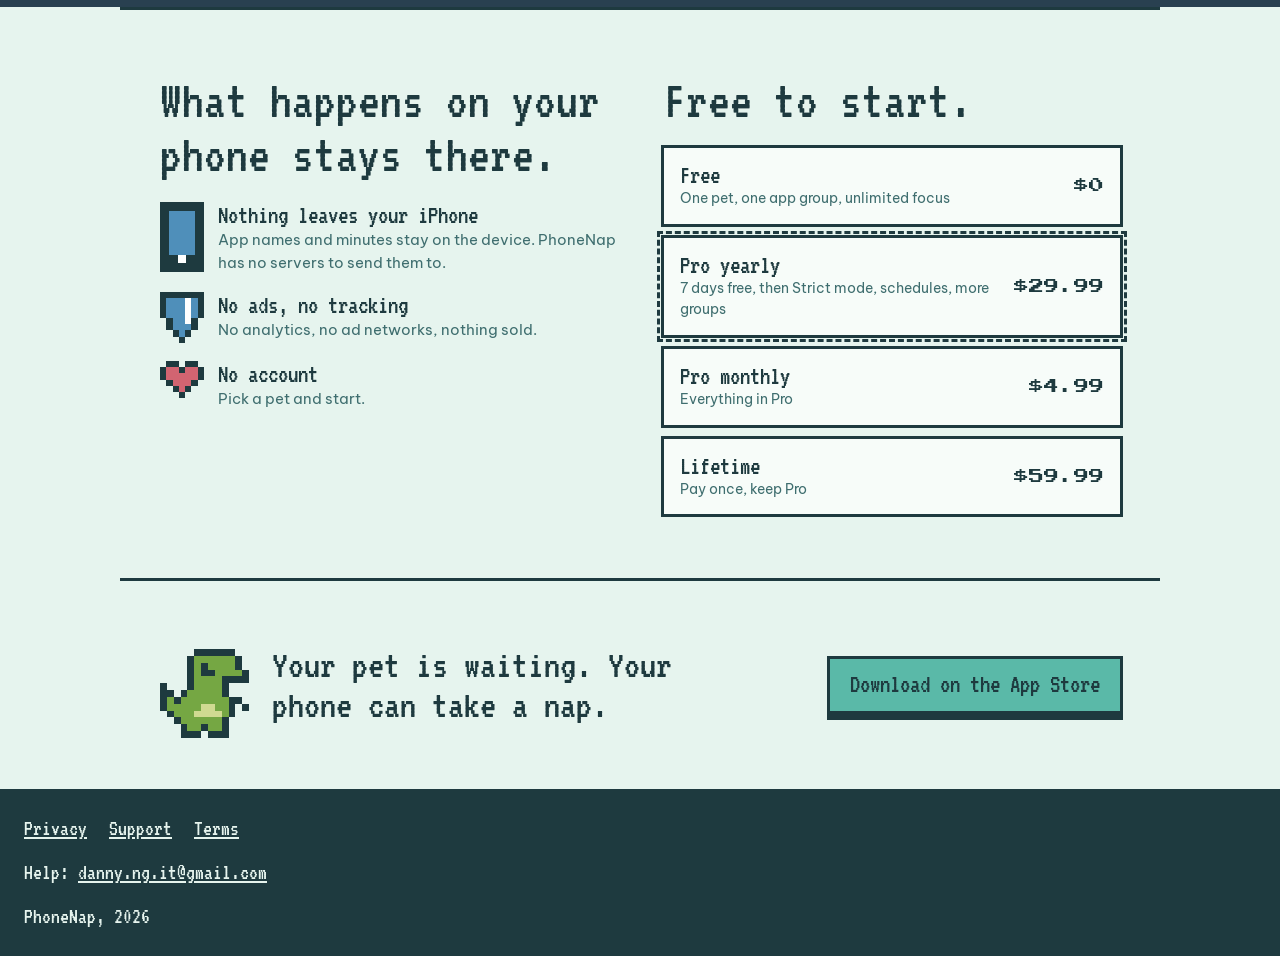
==== commit 60d9f191: "Link App Store now that PhoneNap is live Co-Authored-By: Claude Opus 5.5 <noreply@anthropic.com>" ====
--- a/index.html
+++ b/index.html
@@ -4,8 +4,8 @@
 <meta charset="utf-8">
 <meta name="viewport" content="width=device-width, initial-scale=1, viewport-fit=cover">
 <meta name="theme-color" content="#F7FCF9">
-<!-- Safari Smart App Banner: fill in the App Store id once the app is live -->
-<!-- <meta name="apple-itunes-app" content="app-id=0000000000"> -->
+<!-- Safari Smart App Banner -->
+<meta name="apple-itunes-app" content="app-id=6829627663">
 <title>PhoneNap: a pixel pet that grows when you put your phone down</title>
 <meta name="description" content="PhoneNap is a pixel pet for iPhone. Keep your screen time limits and finish focus sessions, and your pet grows. Private by design: your app usage never leaves your phone.">
 <meta property="og:title" content="PhoneNap">
@@ -115,7 +115,7 @@
 </main>
 
 <footer>
-  <nav><a href="privacy.html">Privacy</a><a href="support.html">Support</a><a href="terms.html">Terms</a></nav>
+  <nav aria-label="Legal pages"><a href="privacy.html">Privacy</a><a href="support.html">Support</a><a href="terms.html">Terms</a></nav>
   <span>Help: <a href="mailto:danny.ng.it@gmail.com">danny.ng.it@gmail.com</a></span>
   <span>PhoneNap, 2026</span>
 </footer>
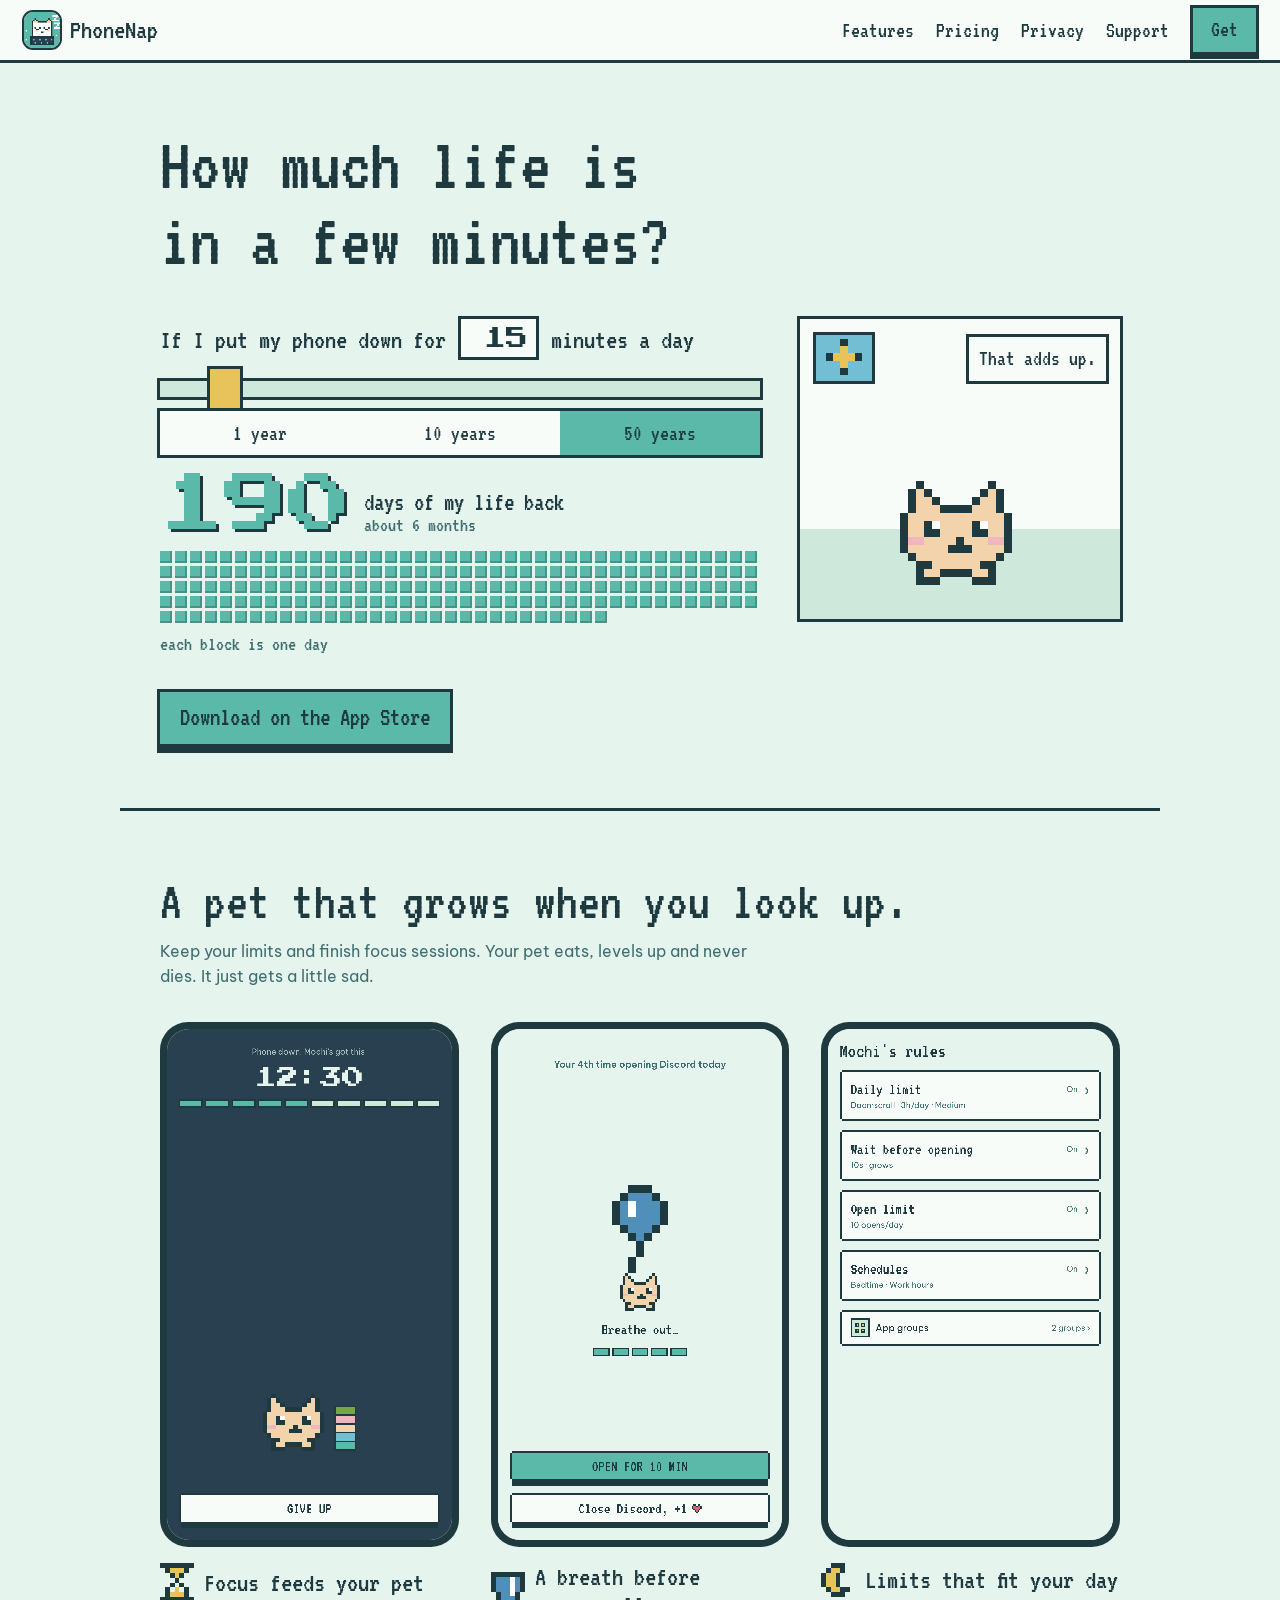
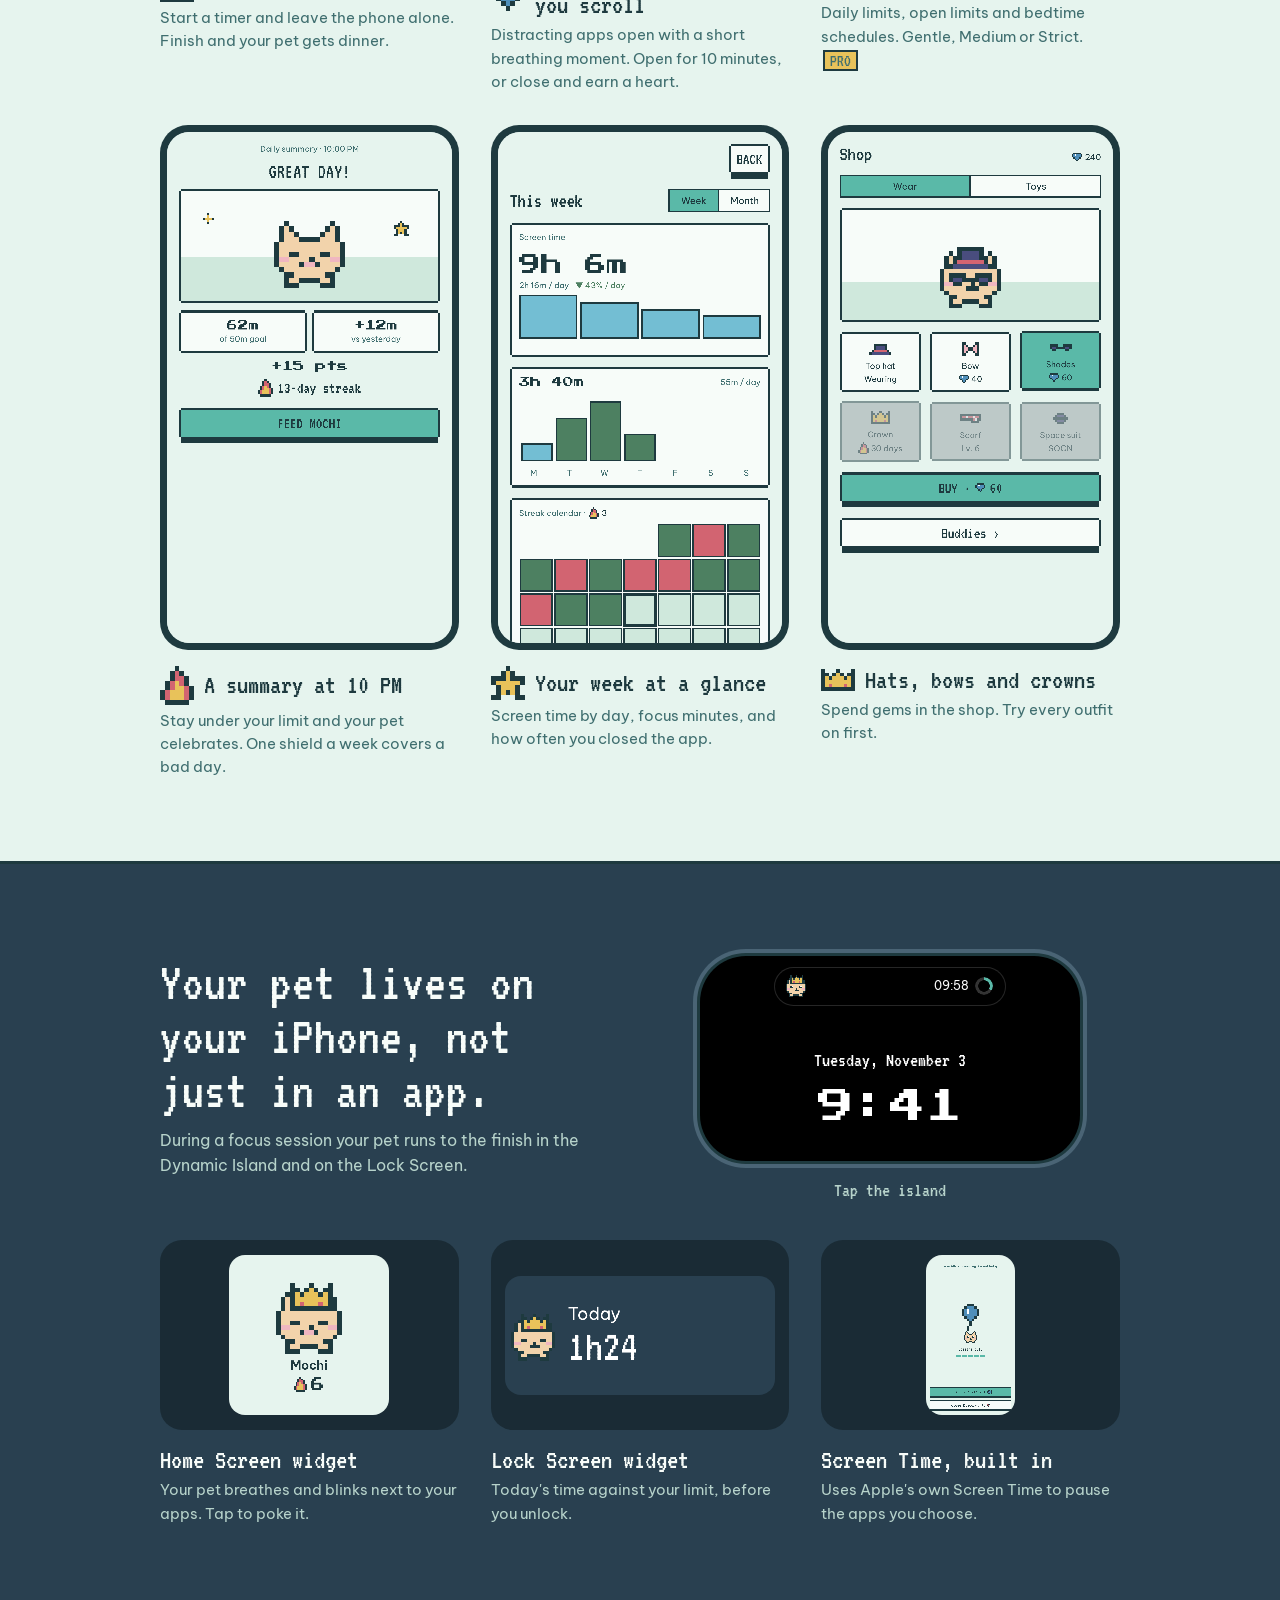
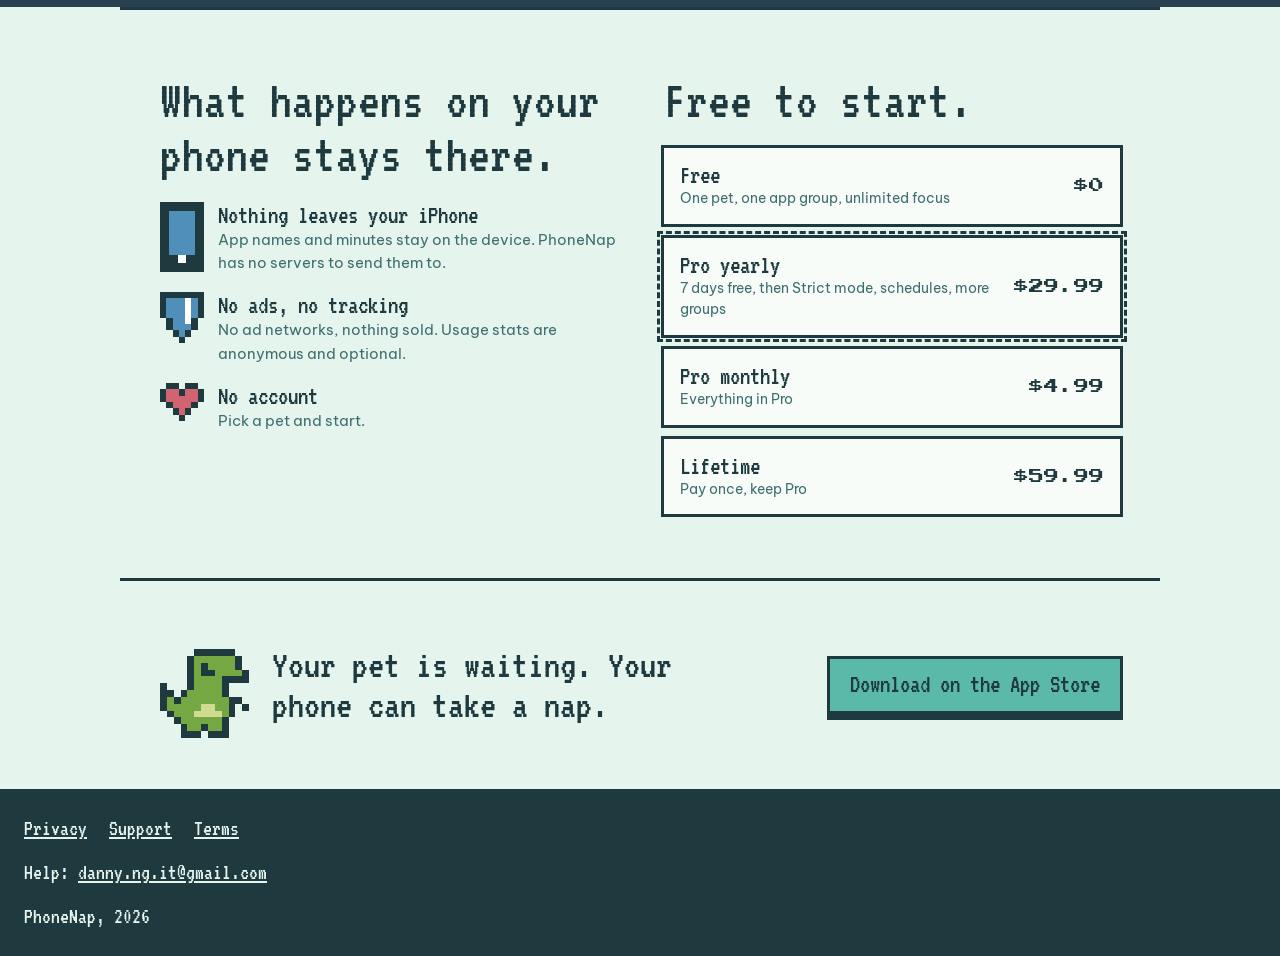
==== commit a64ece85: "Privacy: optional anonymous usage stats (TelemetryDeck) from 1.3, off for earlier installs Co-Author" ====
--- a/index.html
+++ b/index.html
@@ -92,7 +92,7 @@
     <h2>What happens on your phone stays there.</h2>
     <ul class="promise">
       <li><img src="assets/sprites/phone.svg" alt=""><div><h3>Nothing leaves your iPhone</h3><p>App names and minutes stay on the device. PhoneNap has no servers to send them to.</p></div></li>
-      <li><img src="assets/sprites/shield.svg" alt=""><div><h3>No ads, no tracking</h3><p>No analytics, no ad networks, nothing sold.</p></div></li>
+      <li><img src="assets/sprites/shield.svg" alt=""><div><h3>No ads, no tracking</h3><p>No ad networks, nothing sold. Usage stats are anonymous and optional.</p></div></li>
       <li><img src="assets/sprites/heart.svg" alt=""><div><h3>No account</h3><p>Pick a pet and start.</p></div></li>
     </ul>
   </div>
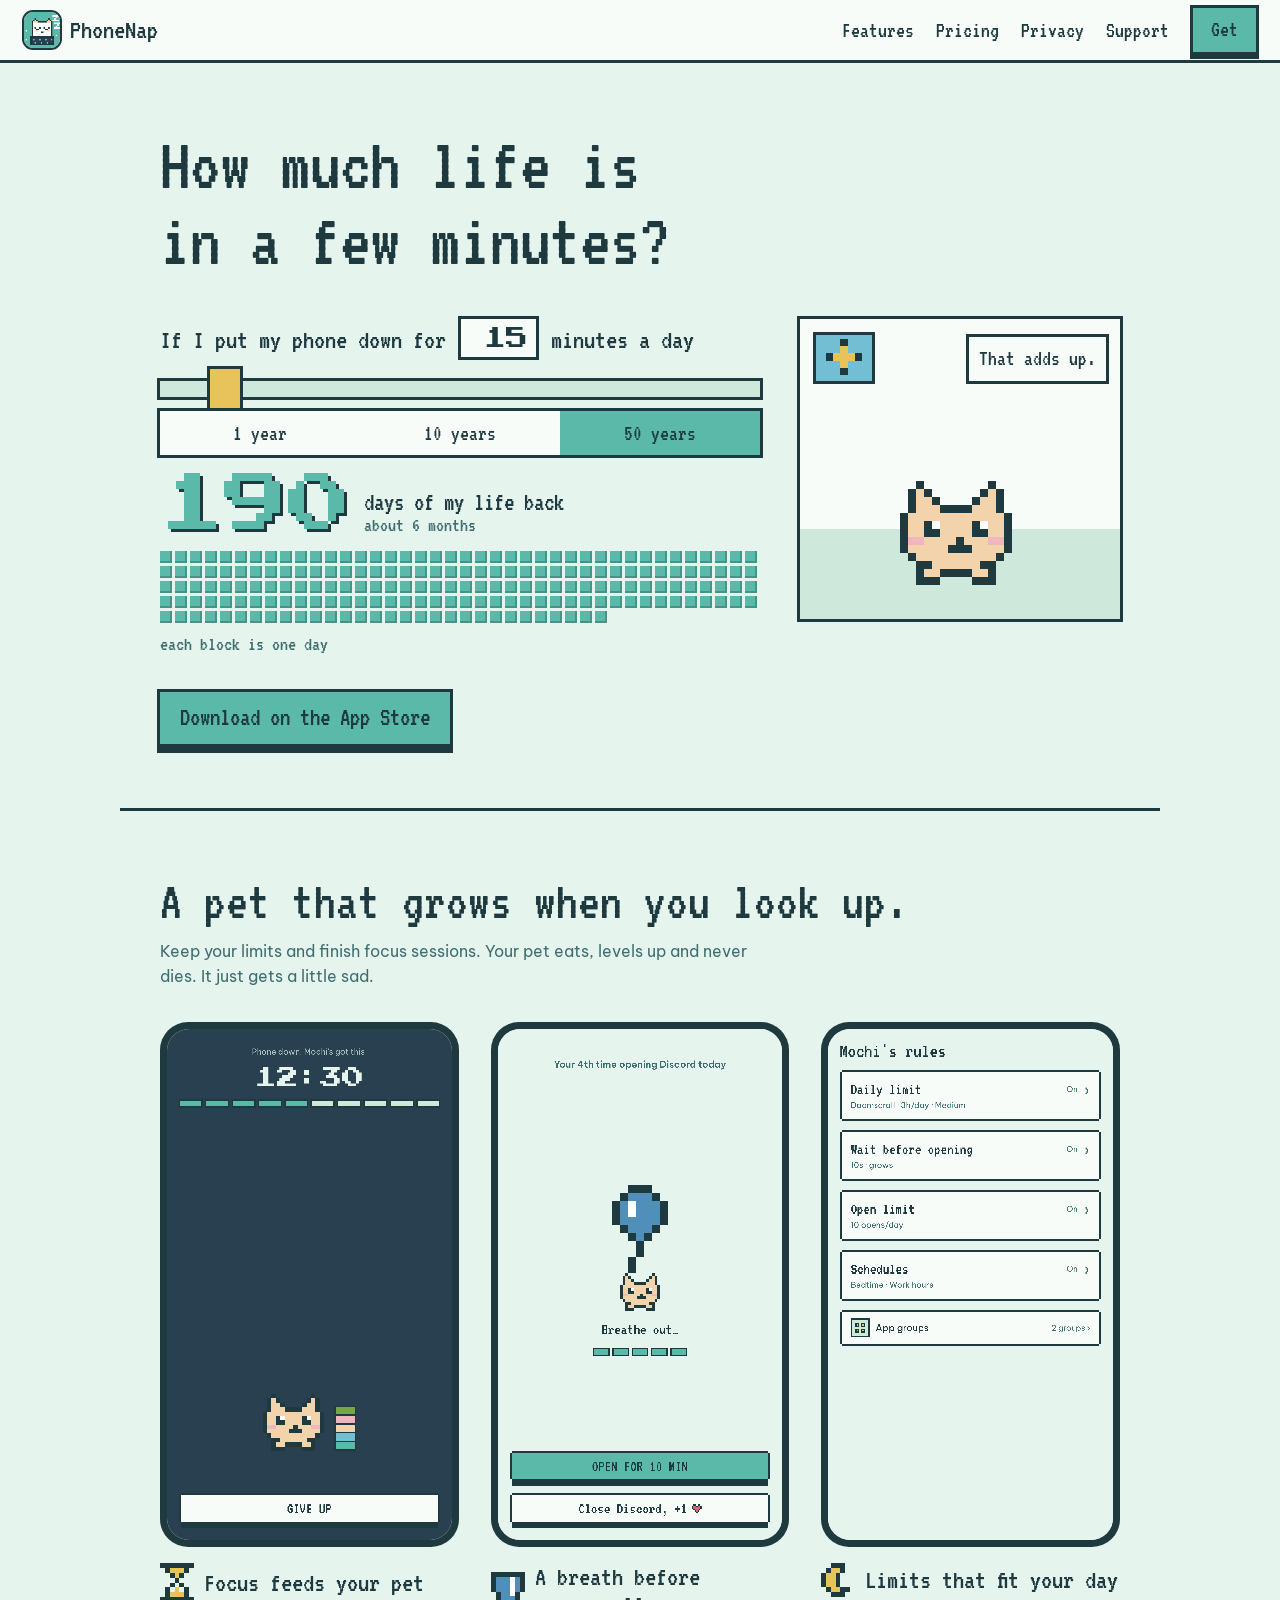
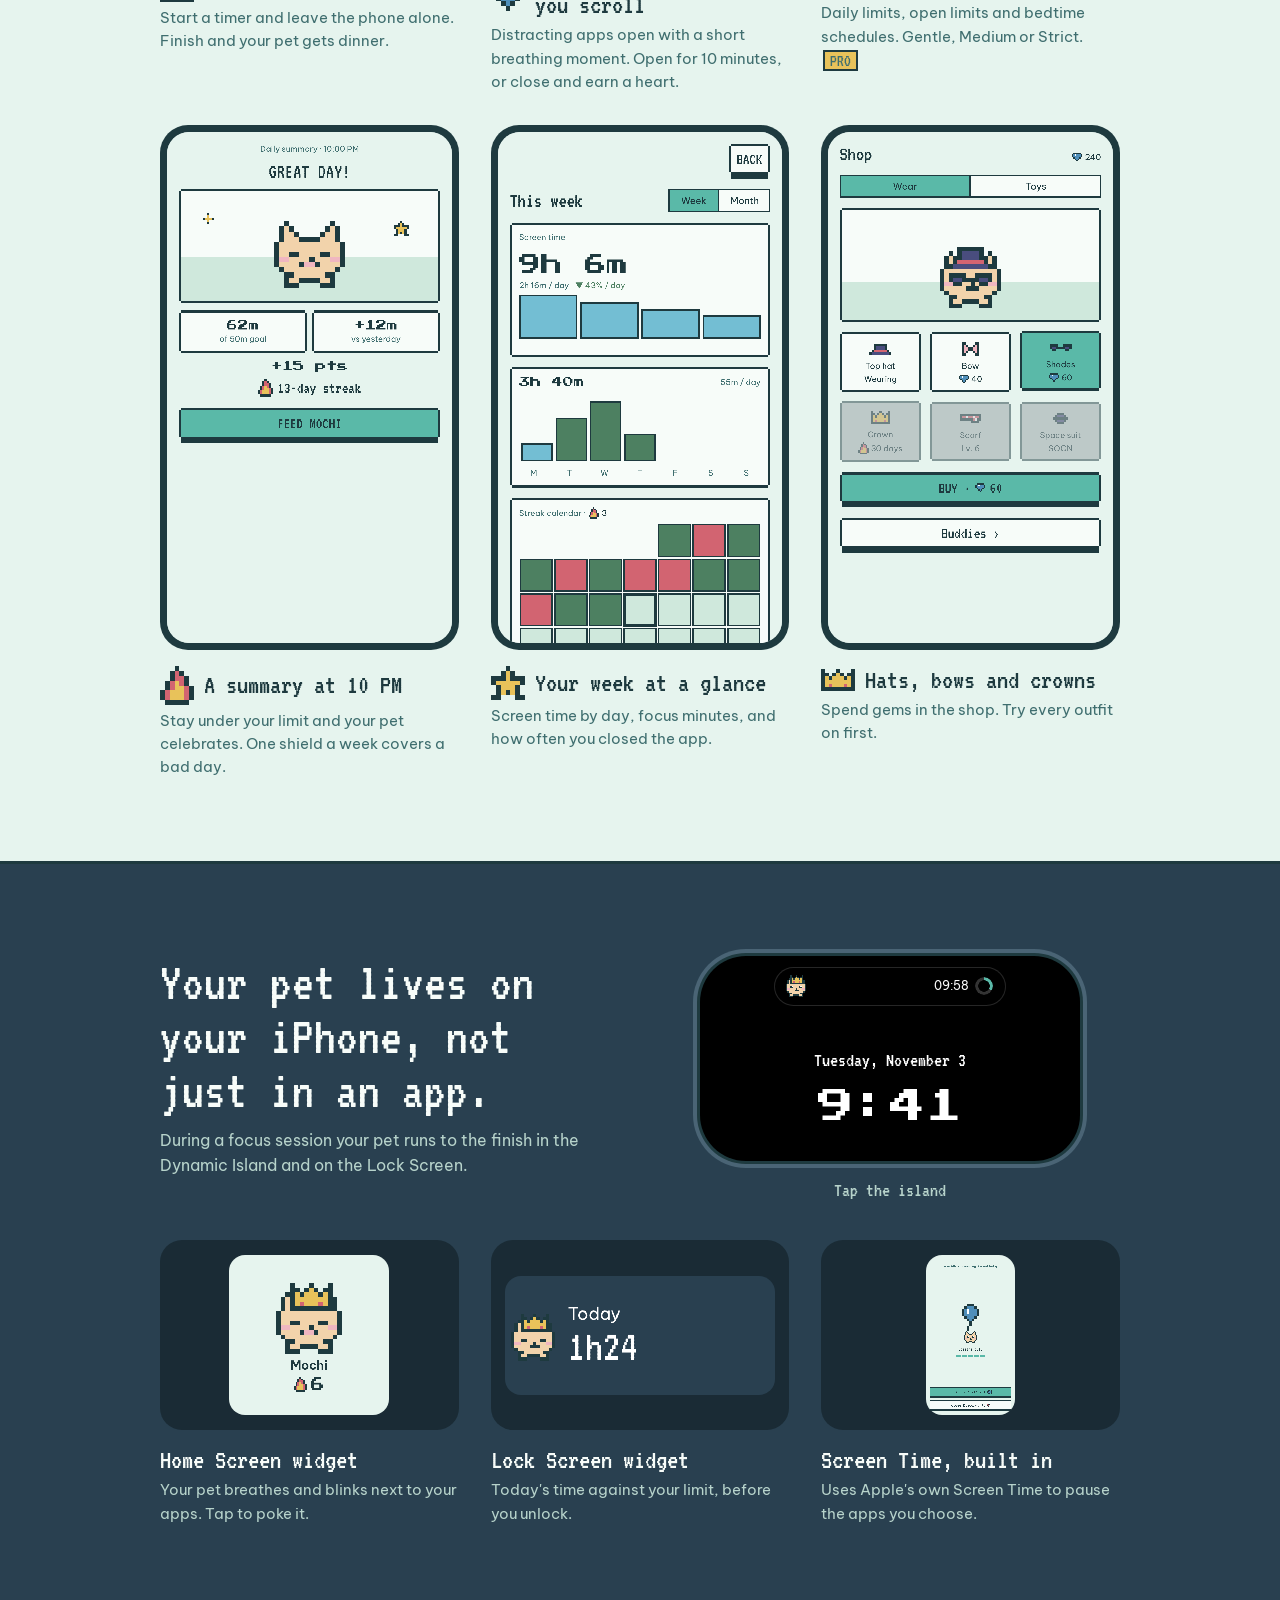
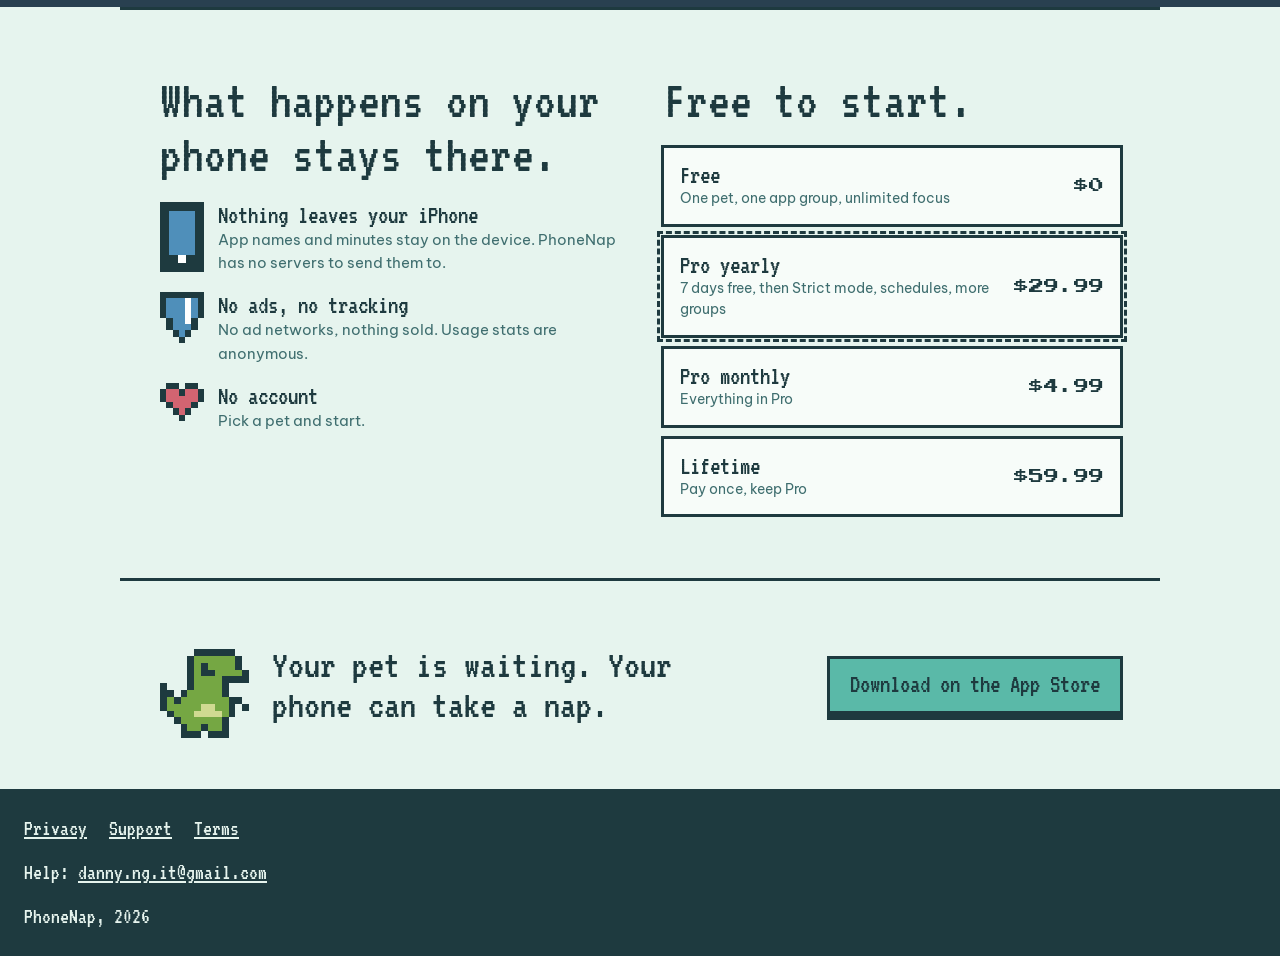
==== commit 759b5ac9: "Privacy: usage stats are anonymous and automatic, no switch Co-Authored-By: Claude Opus 5.5 <noreply" ====
--- a/index.html
+++ b/index.html
@@ -92,7 +92,7 @@
     <h2>What happens on your phone stays there.</h2>
     <ul class="promise">
       <li><img src="assets/sprites/phone.svg" alt=""><div><h3>Nothing leaves your iPhone</h3><p>App names and minutes stay on the device. PhoneNap has no servers to send them to.</p></div></li>
-      <li><img src="assets/sprites/shield.svg" alt=""><div><h3>No ads, no tracking</h3><p>No ad networks, nothing sold. Usage stats are anonymous and optional.</p></div></li>
+      <li><img src="assets/sprites/shield.svg" alt=""><div><h3>No ads, no tracking</h3><p>No ad networks, nothing sold. Usage stats are anonymous.</p></div></li>
       <li><img src="assets/sprites/heart.svg" alt=""><div><h3>No account</h3><p>Pick a pet and start.</p></div></li>
     </ul>
   </div>
